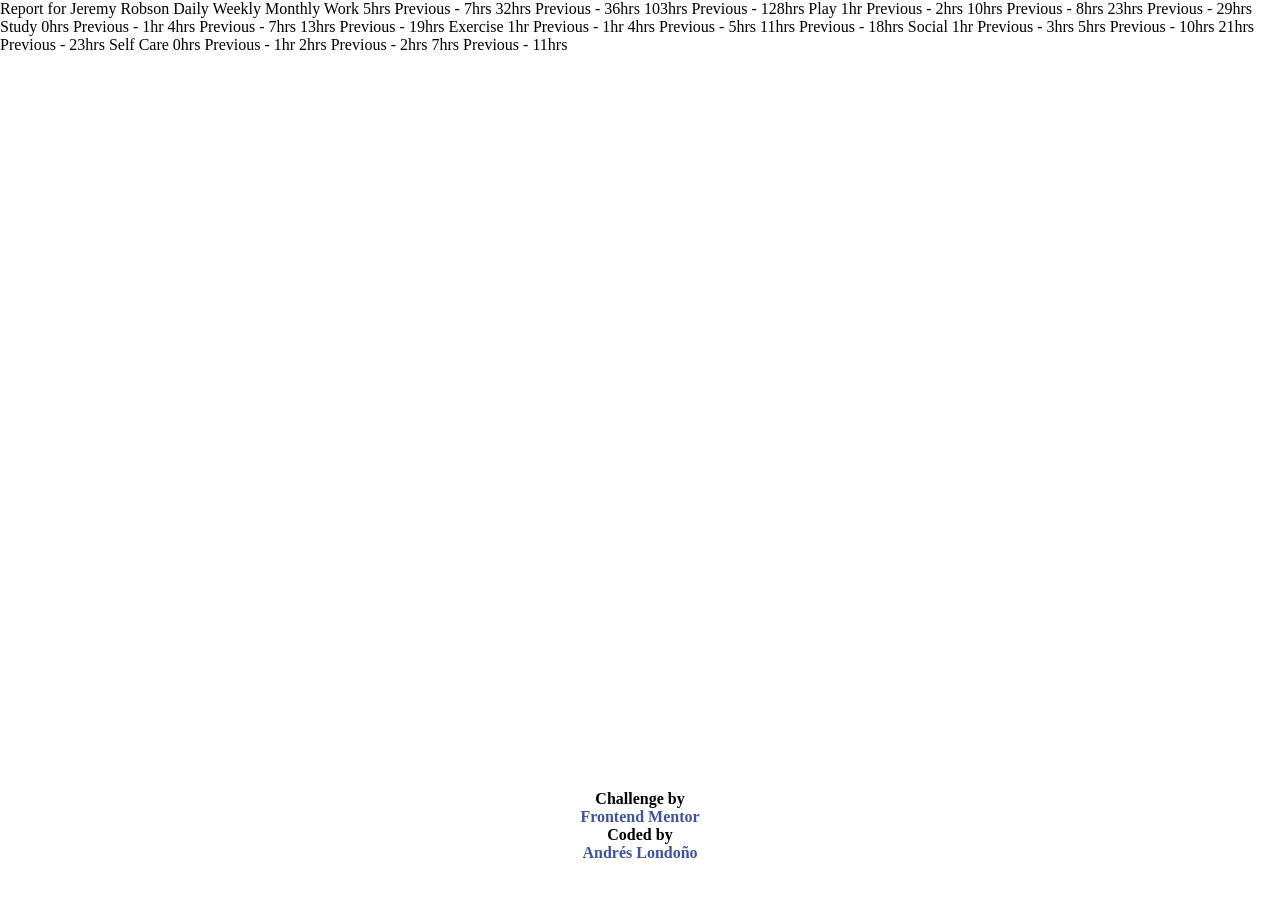
==== design/dashboard.html @ 8b983104 "first commit" ====
<!DOCTYPE html>
<html lang="en">

<head>
    <meta charset="UTF-8">
    <meta name="viewport" content="width=device-width, initial-scale=1.0">
    <link rel="icon" type="image/png" sizes="32x32" href="./images/favicon-32x32.png">
    <link rel="preconnect" href="https://fonts.googleapis.com">
    <link rel="preconnect" href="https://fonts.gstatic.com" crossorigin>
    <link href="https://fonts.googleapis.com/css2?family=Rubik:ital,wght@0,300..900;1,300..900&display=swap"
        rel="stylesheet">
    <link rel="stylesheet" href="./css/style.css">

    <title>Frontend Mentor | Time tracking dashboard</title>
</head>

<body>

    Report for
    Jeremy Robson

    Daily
    Weekly
    Monthly

    Work
    5hrs <!-- daily -->
    Previous - 7hrs <!-- daily -->
    32hrs <!-- weekly -->
    Previous - 36hrs <!-- weekly -->
    103hrs <!-- monthly -->
    Previous - 128hrs <!-- monthly -->

    Play
    1hr <!-- daily -->
    Previous - 2hrs <!-- daily -->
    10hrs <!-- weekly -->
    Previous - 8hrs <!-- weekly -->
    23hrs <!-- monthly -->
    Previous - 29hrs <!-- monthly -->

    Study
    0hrs <!-- daily -->
    Previous - 1hr <!-- daily -->
    4hrs <!-- weekly -->
    Previous - 7hrs <!-- weekly -->
    13hrs <!-- monthly -->
    Previous - 19hrs <!-- monthly -->

    Exercise
    1hr <!-- daily -->
    Previous - 1hr <!-- daily -->
    4hrs <!-- weekly -->
    Previous - 5hrs <!-- weekly -->
    11hrs <!-- monthly -->
    Previous - 18hrs <!-- monthly -->

    Social
    1hr <!-- daily -->
    Previous - 3hrs <!-- daily -->
    5hrs <!-- weekly -->
    Previous - 10hrs <!-- weekly -->
    21hrs <!-- monthly -->
    Previous - 23hrs <!-- monthly -->

    Self Care
    0hrs <!-- daily -->
    Previous - 1hr <!-- daily -->
    2hrs <!-- weekly -->
    Previous - 2hrs <!-- weekly -->
    7hrs <!-- monthly -->
    Previous - 11hrs <!-- monthly -->


    <div class="attribution">
        Challenge by <a href="https://www.frontendmentor.io/challenges/time-tracking-dashboard-UIQ7167Jw"
            target="_blank">Frontend Mentor</a>
        Coded by <a href="https://github.com/andreslondono00/time-tracking-dashboard" target="_blank">Andrés Londoño</a>
    </div>
    <script type="text/javascript" src="js/dashboard.js"></script>
</body>

</html>
---- design/css/style.css ----
* {
    margin: 0;
    padding: 0;
}

html,
body {
    height: 100%;
}

.attribution {
    position: absolute;
    width: 100%;
    height: 80px;
    bottom: 30px;
    font-family: Manrope;
    font-size: 16px;
    font-weight: 700;
    text-align: center;
    display: flex;
    flex-direction: column;
}

.attribution a {
    color: hsl(228, 45%, 44%);
    text-decoration: none;
}
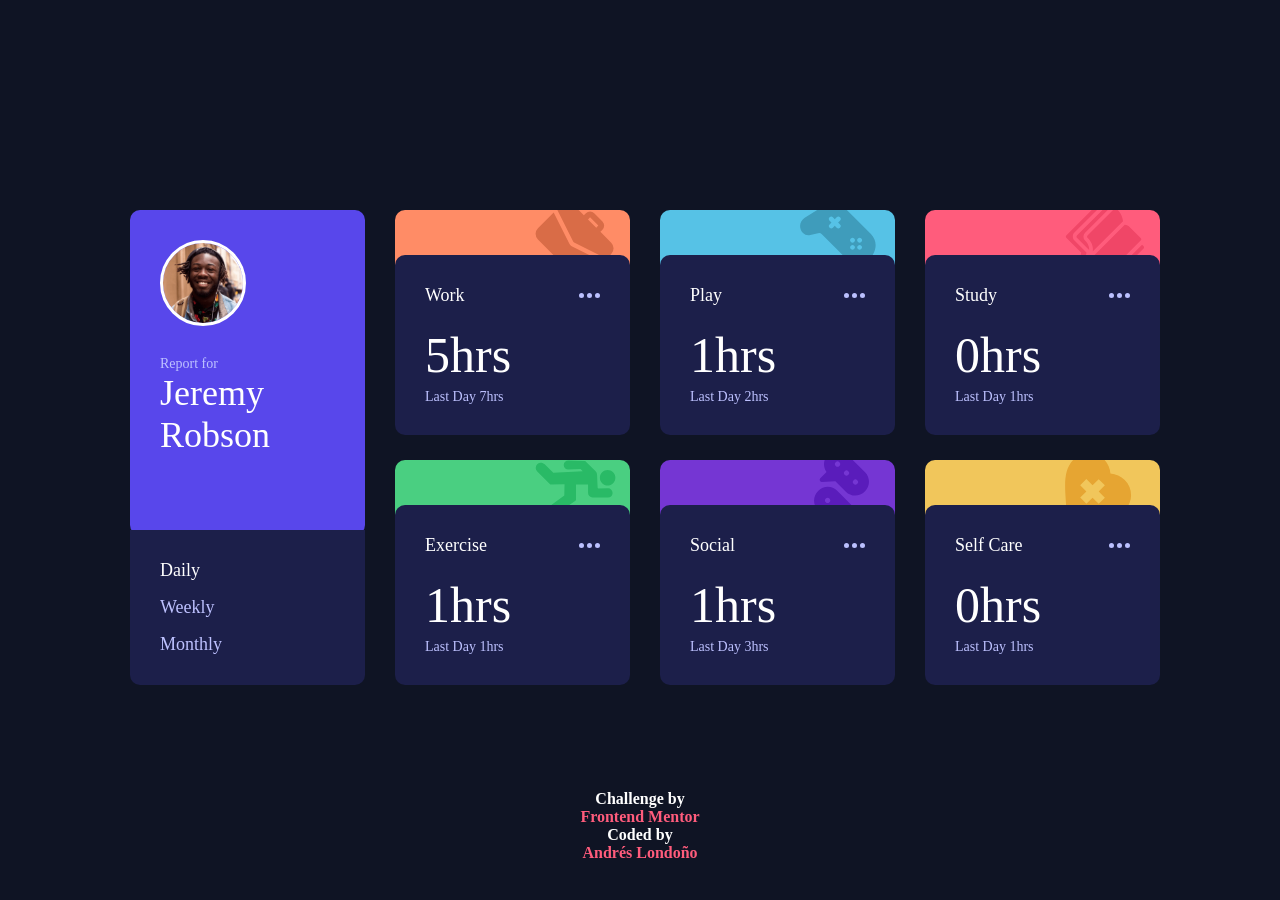
==== commit 0e3eb5e9: "Desktop/Mobile Complete" ====
--- a/design/dashboard.html
+++ b/design/dashboard.html
@@ -15,61 +15,180 @@
 </head>
 
 <body>
-
-    Report for
-    Jeremy Robson
-
-    Daily
-    Weekly
-    Monthly
-
-    Work
-    5hrs <!-- daily -->
-    Previous - 7hrs <!-- daily -->
-    32hrs <!-- weekly -->
-    Previous - 36hrs <!-- weekly -->
-    103hrs <!-- monthly -->
-    Previous - 128hrs <!-- monthly -->
-
-    Play
-    1hr <!-- daily -->
-    Previous - 2hrs <!-- daily -->
-    10hrs <!-- weekly -->
-    Previous - 8hrs <!-- weekly -->
-    23hrs <!-- monthly -->
-    Previous - 29hrs <!-- monthly -->
-
-    Study
-    0hrs <!-- daily -->
-    Previous - 1hr <!-- daily -->
-    4hrs <!-- weekly -->
-    Previous - 7hrs <!-- weekly -->
-    13hrs <!-- monthly -->
-    Previous - 19hrs <!-- monthly -->
-
-    Exercise
-    1hr <!-- daily -->
-    Previous - 1hr <!-- daily -->
-    4hrs <!-- weekly -->
-    Previous - 5hrs <!-- weekly -->
-    11hrs <!-- monthly -->
-    Previous - 18hrs <!-- monthly -->
-
-    Social
-    1hr <!-- daily -->
-    Previous - 3hrs <!-- daily -->
-    5hrs <!-- weekly -->
-    Previous - 10hrs <!-- weekly -->
-    21hrs <!-- monthly -->
-    Previous - 23hrs <!-- monthly -->
-
-    Self Care
-    0hrs <!-- daily -->
-    Previous - 1hr <!-- daily -->
-    2hrs <!-- weekly -->
-    Previous - 2hrs <!-- weekly -->
-    7hrs <!-- monthly -->
-    Previous - 11hrs <!-- monthly -->
+    <div class="container">
+
+        <div class="container_one">
+
+            <div class="name_container">
+
+                <div class="jeremy_image"></div>
+
+                <div class="r_f_j_r_container">
+                    <p class="r_f">Report for</p>
+                    <h1 class="j_r">Jeremy Robson</h1>
+                </div>
+
+            </div>
+
+            <div class="d_w_m_container">
+                <ul class="d_w_m_list">
+                    <li id="daily_menu" class="d_w_m_list_item" onclick="onDailyClick()">Daily</li>
+                    <li id="weekly_menu" class="d_w_m_list_item" onclick="onWeeklyClick()">Weekly</li>
+                    <li id="monthly_menu" class="d_w_m_list_item" onclick="onMonthlyClick()">Monthly</li>
+                </ul>
+            </div>
+
+        </div>
+
+        <div class="container_two">
+
+            <div class="work_container">
+
+                <div class="icon_container icon_work_container">
+                    <img src="../images/icon-work.svg" alt="">
+                </div>
+
+                <div class="work">
+
+                    <div class="p_work_ellipsis">
+                        <p>Work</p>
+                        <img src="../images/icon-ellipsis.svg" alt="">
+                    </div>
+
+                    <div class="hours_last_week_container">
+                        <h1 id="work_hours" class="work_hours">32hrs</h1>
+                        <p class="last_week_work" id="last_week_work">Last Week - 36hrs</p>
+                    </div>
+
+                </div>
+
+            </div>
+
+            <div class="exercise_container">
+
+                <div class="icon_container icon_exercise_container">
+                    <img src="../images/icon-exercise.svg" alt="">
+                </div>
+
+                <div class="exercise">
+
+                    <div class="p_exercise_ellipsis">
+                        <p>Exercise</p>
+                        <img src="../images/icon-ellipsis.svg" alt="">
+                    </div>
+
+                    <div class="hours_last_week_container">
+                        <h1 id="exercise_hours" class="exercise_hours">4hrs</h1>
+                        <p id="last_week_exercise" class="last_week_exercise">Last Week - 5hrs</p>
+                    </div>
+
+                </div>
+
+            </div>
+
+
+
+        </div>
+
+        <div class="container_three">
+
+            <div class="play_container">
+
+                <div class="icon_container icon_play_container">
+                    <img src="../images/icon-play.svg" alt="">
+                </div>
+
+                <div class="play">
+
+                    <div class="p_play_ellipsis">
+                        <p>Play</p>
+                        <img src="../images/icon-ellipsis.svg" alt="">
+                    </div>
+
+                    <div class="hours_last_week_container">
+                        <h1 id="play_hours" class="play_hours">10hrs</h1>
+                        <p id="last_week_play" class="last_week_play">Last Week - 8hrs</p>
+                    </div>
+
+                </div>
+
+            </div>
+
+            <div class="social_container">
+
+                <div class="icon_container icon_social_container">
+                    <img src="../images/icon-social.svg" alt="">
+                </div>
+
+                <div class="social">
+
+                    <div class="p_exercise_ellipsis">
+                        <p>Social</p>
+                        <img src="../images/icon-ellipsis.svg" alt="">
+                    </div>
+
+                    <div class="hours_last_week_container">
+                        <h1 id="social_hours" class="social_hours">5hrs</h1>
+                        <p id="last_week_social" class="last_week_social">Last Week - 10hrs</p>
+                    </div>
+
+                </div>
+
+            </div>
+
+
+
+        </div>
+
+        <div class="container_four">
+
+            <div class="study_container">
+
+                <div class="icon_container icon_study_container">
+                    <img src="../images/icon-study.svg" alt="">
+                </div>
+
+                <div class="study">
+
+                    <div class="p_study_ellipsis">
+                        <p>Study</p>
+                        <img src="../images/icon-ellipsis.svg" alt="">
+                    </div>
+
+                    <div class="hours_last_week_container">
+                        <h1 id="study_hours" class="study_hours">4hrs</h1>
+                        <p id="last_week_study" class="last_week_study">Last Week - 7hrs</p>
+                    </div>
+
+                </div>
+
+            </div>
+
+            <div class="self_care_container">
+
+                <div class="icon_container icon_self_care_container">
+                    <img src="../images/icon-self-care.svg" alt="">
+                </div>
+
+                <div class="self_care">
+
+                    <div class="p_self_care_ellipsis">
+                        <p>Self Care</p>
+                        <img src="../images/icon-ellipsis.svg" alt="">
+                    </div>
+
+                    <div class="hours_last_week_container">
+                        <h1 id="self_care_hours" class="self_care_hours">2hrs</h1>
+                        <p id="last_week_self_care" class="last_week_self_care">Last Week - 2hrs</p>
+                    </div>
+
+                </div>
+
+            </div>
+
+        </div>
+
+    </div>
 
 
     <div class="attribution">
@@ -77,7 +196,9 @@
             target="_blank">Frontend Mentor</a>
         Coded by <a href="https://github.com/andreslondono00/time-tracking-dashboard" target="_blank">Andrés Londoño</a>
     </div>
+
     <script type="text/javascript" src="js/dashboard.js"></script>
+
 </body>
 
 </html>
--- a/design/css/style.css
+++ b/design/css/style.css
@@ -6,6 +6,205 @@
 html,
 body {
     height: 100%;
+    font-family: Rubik;
+    font-size: 18px;
+    font-weight: 300;
+}
+
+body {
+    display: flex;
+    flex-direction: column;
+    align-items: center;
+    justify-content: center;
+    background-color: hsl(226, 43%, 10%);
+    color: white;
+}
+
+.container {
+    width: 1020px;
+    height: 480px;
+    display: flex;
+    gap: 30px;
+}
+
+.name_container {
+    width: 235px;
+    height: 325px;
+    background-color: hsl(246, 80%, 60%);
+    border-radius: 10px;
+    padding: 30px;
+    box-sizing: border-box;
+    z-index: 1;
+}
+
+.jeremy_image {
+    background-image: url(../../images/image-jeremy.png);
+    background-repeat: round;
+    width: 80px;
+    height: 80px;
+    border-radius: 50%;
+    border: 3px solid white;
+}
+
+.r_f {
+    margin-top: 30px;
+    font-size: 14px;
+    font-weight: 400;
+    color: hsl(236, 100%, 87%);
+}
+
+.j_r {
+    font-weight: 300;
+}
+
+.d_w_m_container {
+    width: 235px;
+    height: 155px;
+    background-color: hsl(235, 46%, 20%);
+    border-radius: 0px 0px 10px 10px;
+    padding: 30px;
+    box-sizing: border-box;
+    z-index: 0;
+    margin-top: -5px;
+}
+
+.d_w_m_list {
+    list-style-type: none;
+}
+
+.d_w_m_list_item {
+    margin-bottom: 16px;
+    color: hsl(236, 100%, 87%);
+}
+
+.d_w_m_list_item:hover {
+    color: white;
+    cursor: pointer;
+}
+
+.d_w_m_list_item.active {
+    color: white;
+}
+
+.icon_work_container,
+.icon_exercise_container,
+.icon_play_container,
+.icon_social_container,
+.icon_study_container,
+.icon_self_care_container {
+    width: 235px;
+    height: 55px;
+    border-radius: 10px 10px 0px 0px;
+}
+
+.work,
+.exercise,
+.play,
+.social,
+.study,
+.self_care {
+    width: 235px;
+    height: 180px;
+    border-radius: 10px;
+    margin-top: -10px;
+    position: relative;
+    z-index: 2;
+    padding: 30px;
+    box-sizing: border-box;
+    background-color: hsl(235, 46%, 20%);
+}
+
+.work:hover,
+.exercise:hover,
+.play:hover,
+.social:hover,
+.study:hover,
+.self_care:hover {
+    background-color: hsl(235deg 39.03% 39.75%);
+    cursor: pointer;
+}
+
+.icon_container {
+    overflow: hidden;
+}
+
+.icon_container img {
+    position: relative;
+    left: 140px;
+    bottom: 8px;
+}
+
+.icon_work_container {
+    background-color: hsl(15, 100%, 70%);
+}
+
+.icon_exercise_container {
+    background-color: hsl(145, 58%, 55%);
+}
+
+.icon_play_container {
+    background-color: hsl(195, 74%, 62%);
+}
+
+.icon_social_container {
+    background-color: hsl(264, 64%, 52%);
+}
+
+.icon_study_container {
+    background-color: hsl(348, 100%, 68%);
+}
+
+.icon_self_care_container {
+    background-color: hsl(43, 84%, 65%);
+}
+
+.icon_exercise_container img {
+    position: relative;
+    left: 140px;
+    bottom: 0px;
+}
+
+.icon_social_container img {
+    bottom: 15px;
+}
+
+.p_work_ellipsis,
+.p_exercise_ellipsis,
+.p_play_ellipsis,
+.p_social_ellipsis,
+.p_study_ellipsis,
+.p_self_care_ellipsis {
+    display: flex;
+    align-items: center;
+    justify-content: space-between;
+}
+
+.exercise_container,
+.social_container,
+.self_care_container {
+    margin-top: 25px;
+}
+
+.work_hours,
+.exercise_hours,
+.play_hours,
+.social_hours,
+.study_hours,
+.self_care_hours {
+    margin-top: 20px;
+    font-weight: 300;
+    font-size: 50px;
+}
+
+.last_week_work,
+.last_week_exercise,
+.last_week_play,
+.last_week_social,
+.last_week_study,
+.last_week_self_care {
+    margin-top: 5px;
+    color: hsl(236, 100%, 87%);
+    font-size: 14px;
 }
 
 .attribution {
@@ -13,7 +212,6 @@
     width: 100%;
     height: 80px;
     bottom: 30px;
-    font-family: Manrope;
     font-size: 16px;
     font-weight: 700;
     text-align: center;
@@ -22,6 +220,137 @@
 }
 
 .attribution a {
-    color: hsl(228, 45%, 44%);
+    color: hsl(348, 100%, 68%);
     text-decoration: none;
+}
+
+@media (max-width: 768px) {
+    .container {
+        width: 100%;
+        display: flex;
+        flex-direction: column;
+        align-items: center;
+        justify-content: center;
+    }
+
+    .name_container {
+        width: 235px;
+        height: 85px;
+        display: flex;
+        align-items: center;
+        justify-content: space-between;
+    }
+
+    .jeremy_image {
+        width: 50px;
+        height: 50px;
+        position: relative;
+        right: 10px;
+
+    }
+
+    .r_f_j_r_container {
+        display: flex;
+        flex-direction: column;
+        position: relative;
+        right: 5px;
+        line-height: 20px;
+    }
+
+    .j_r {
+        font-size: 16px;
+        color: hsl(236, 100%, 87%);
+    }
+
+    .r_f {
+        margin-top: 0;
+        font-size: 10px;
+    }
+
+    .d_w_m_container {
+        width: 235px;
+        height: 45px;
+        display: flex;
+        align-items: center;
+        justify-content: center;
+    }
+
+    .d_w_m_list {
+        display: flex;
+        gap: 30px;
+        justify-content: center;
+        font-size: 13px;
+        position: relative;
+        top: 5px;
+    }
+
+    .work,
+    .exercise,
+    .play,
+    .social,
+    .study,
+    .self_care {
+        height: 75px;
+        padding: 15px;
+    }
+
+    .icon_work_container,
+    .icon_exercise_container,
+    .icon_play_container,
+    .icon_social_container,
+    .icon_study_container,
+    .icon_self_care_container {
+        height: 35px;
+    }
+
+    .p_work_ellipsis,
+    .p_exercise_ellipsis,
+    .p_play_ellipsis,
+    .p_social_ellipsis,
+    .p_study_ellipsis,
+    .p_self_care_ellipsis {
+        font-size: 12px;
+        font-weight: 500;
+    }
+
+    .p_work_ellipsis img,
+    .p_exercise_ellipsis img,
+    .p_play_ellipsis img,
+    .p_social_ellipsis img,
+    .p_study_ellipsis img,
+    .p_self_care_ellipsis img {
+        width: 18px;
+    }
+
+    .work_hours,
+    .exercise_hours,
+    .play_hours,
+    .social_hours,
+    .study_hours,
+    .self_care_hours {
+        font-size: 20px;
+        margin-top: 0;
+    }
+
+    .hours_last_week_container {
+        display: flex;
+        align-items: center;
+        justify-content: space-between;
+        margin-top: 5px;
+    }
+
+    .last_week_work,
+    .last_week_exercise,
+    .last_week_play,
+    .last_week_social,
+    .last_week_study,
+    .last_week_self_care {
+        font-size: 12px;
+        margin-top: 0;
+    }
+
+    .attribution {
+        display: none;
+    }
+
 }
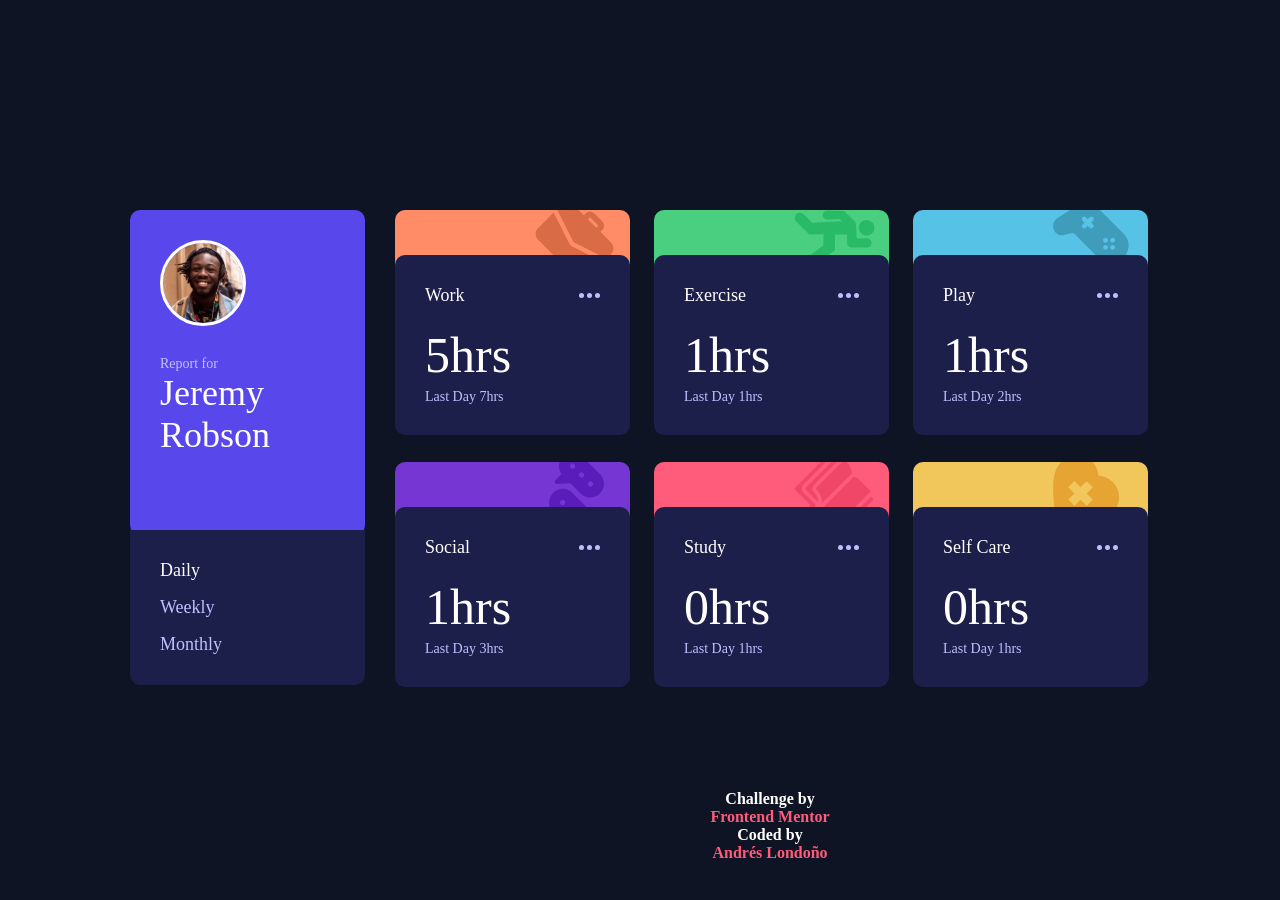
==== commit 68468545: "Desktop/Mobile Complete" ====
--- a/design/dashboard.html
+++ b/design/dashboard.html
@@ -83,14 +83,8 @@
                     </div>
 
                 </div>
-
+                
             </div>
-
-
-
-        </div>
-
-        <div class="container_three">
 
             <div class="play_container">
 
@@ -136,12 +130,6 @@
 
             </div>
 
-
-
-        </div>
-
-        <div class="container_four">
-
             <div class="study_container">
 
                 <div class="icon_container icon_study_container">
@@ -186,18 +174,19 @@
 
             </div>
 
+
+
         </div>
 
-    </div>
 
+        <div class="attribution">
+            Challenge by <a href="https://www.frontendmentor.io/challenges/time-tracking-dashboard-UIQ7167Jw"
+                target="_blank">Frontend Mentor</a>
+            Coded by <a href="https://github.com/andreslondono00/time-tracking-dashboard" target="_blank">Andrés
+                Londoño</a>
+        </div>
 
-    <div class="attribution">
-        Challenge by <a href="https://www.frontendmentor.io/challenges/time-tracking-dashboard-UIQ7167Jw"
-            target="_blank">Frontend Mentor</a>
-        Coded by <a href="https://github.com/andreslondono00/time-tracking-dashboard" target="_blank">Andrés Londoño</a>
-    </div>
-
-    <script type="text/javascript" src="js/dashboard.js"></script>
+        <script type="text/javascript" src="js/dashboard.js"></script>
 
 </body>
 
--- a/design/css/style.css
+++ b/design/css/style.css
@@ -25,6 +25,12 @@
     height: 480px;
     display: flex;
     gap: 30px;
+}
+
+.container_two {
+    display: flex;
+    flex-wrap: wrap;
+    gap: 24px;
 }
 
 .name_container {
@@ -179,12 +185,6 @@
     justify-content: space-between;
 }
 
-.exercise_container,
-.social_container,
-.self_care_container {
-    margin-top: 25px;
-}
-
 .work_hours,
 .exercise_hours,
 .play_hours,
@@ -231,10 +231,15 @@
         flex-direction: column;
         align-items: center;
         justify-content: center;
+        padding-top: 100px;
+    }
+
+    .container_two {
+        justify-content: center;
     }
 
     .name_container {
-        width: 235px;
+        width: 100%;
         height: 85px;
         display: flex;
         align-items: center;
@@ -268,7 +273,7 @@
     }
 
     .d_w_m_container {
-        width: 235px;
+        width: 100%;
         height: 45px;
         display: flex;
         align-items: center;
@@ -349,6 +354,47 @@
         margin-top: 0;
     }
 
+    .icon_container img {
+        width: 60px;
+        left: 165px;
+    }
+
+    .icon_social_container img {
+        width: 55px;
+        left: 175px;
+        bottom: 12px;
+    }
+
+    .icon_self_care_container img {
+        width: 45px;
+        left: 180px;
+    }
+
+    .work_container {
+        order: 0;
+    }
+
+    .exercise_container {
+        order: 3;
+    }
+
+    .play_container {
+        order: 0;
+    }
+
+    .social_container {
+        order: 2;
+    }
+
+    .social_container {
+        order: 4;
+    }
+
+    .self_care_container {
+        order: 5;
+    }
+
+
     .attribution {
         display: none;
     }
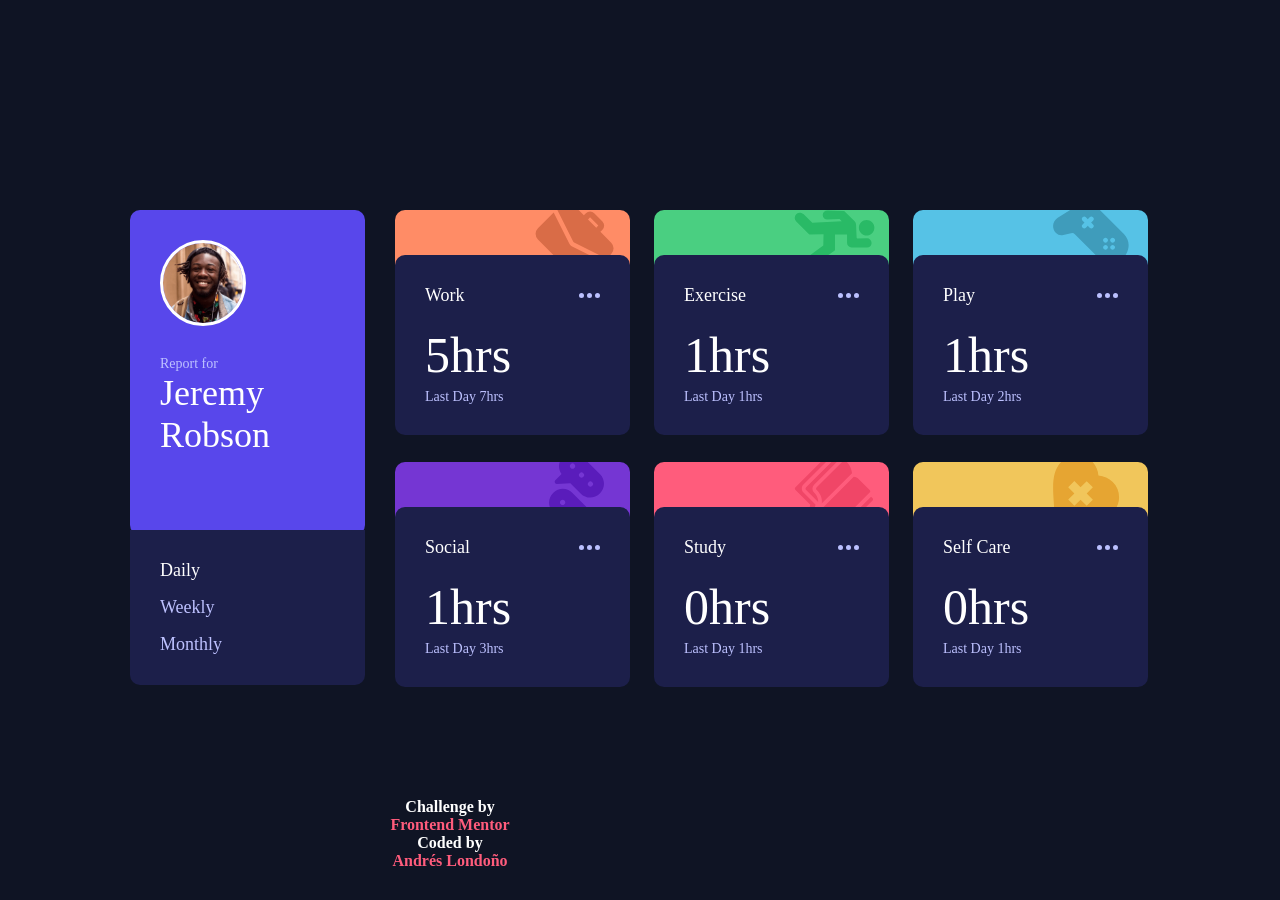
==== commit 2272cb0a: "Desktop/Mobile Complete" ====
--- a/design/dashboard.html
+++ b/design/dashboard.html
@@ -83,7 +83,7 @@
                     </div>
 
                 </div>
-                
+
             </div>
 
             <div class="play_container">
@@ -174,10 +174,7 @@
 
             </div>
 
-
-
         </div>
-
 
         <div class="attribution">
             Challenge by <a href="https://www.frontendmentor.io/challenges/time-tracking-dashboard-UIQ7167Jw"
--- a/design/css/style.css
+++ b/design/css/style.css
@@ -209,14 +209,14 @@
 
 .attribution {
     position: absolute;
-    width: 100%;
-    height: 80px;
+    width: 50%;
     bottom: 30px;
     font-size: 16px;
     font-weight: 700;
     text-align: center;
     display: flex;
     flex-direction: column;
+    color: white;
 }
 
 .attribution a {
